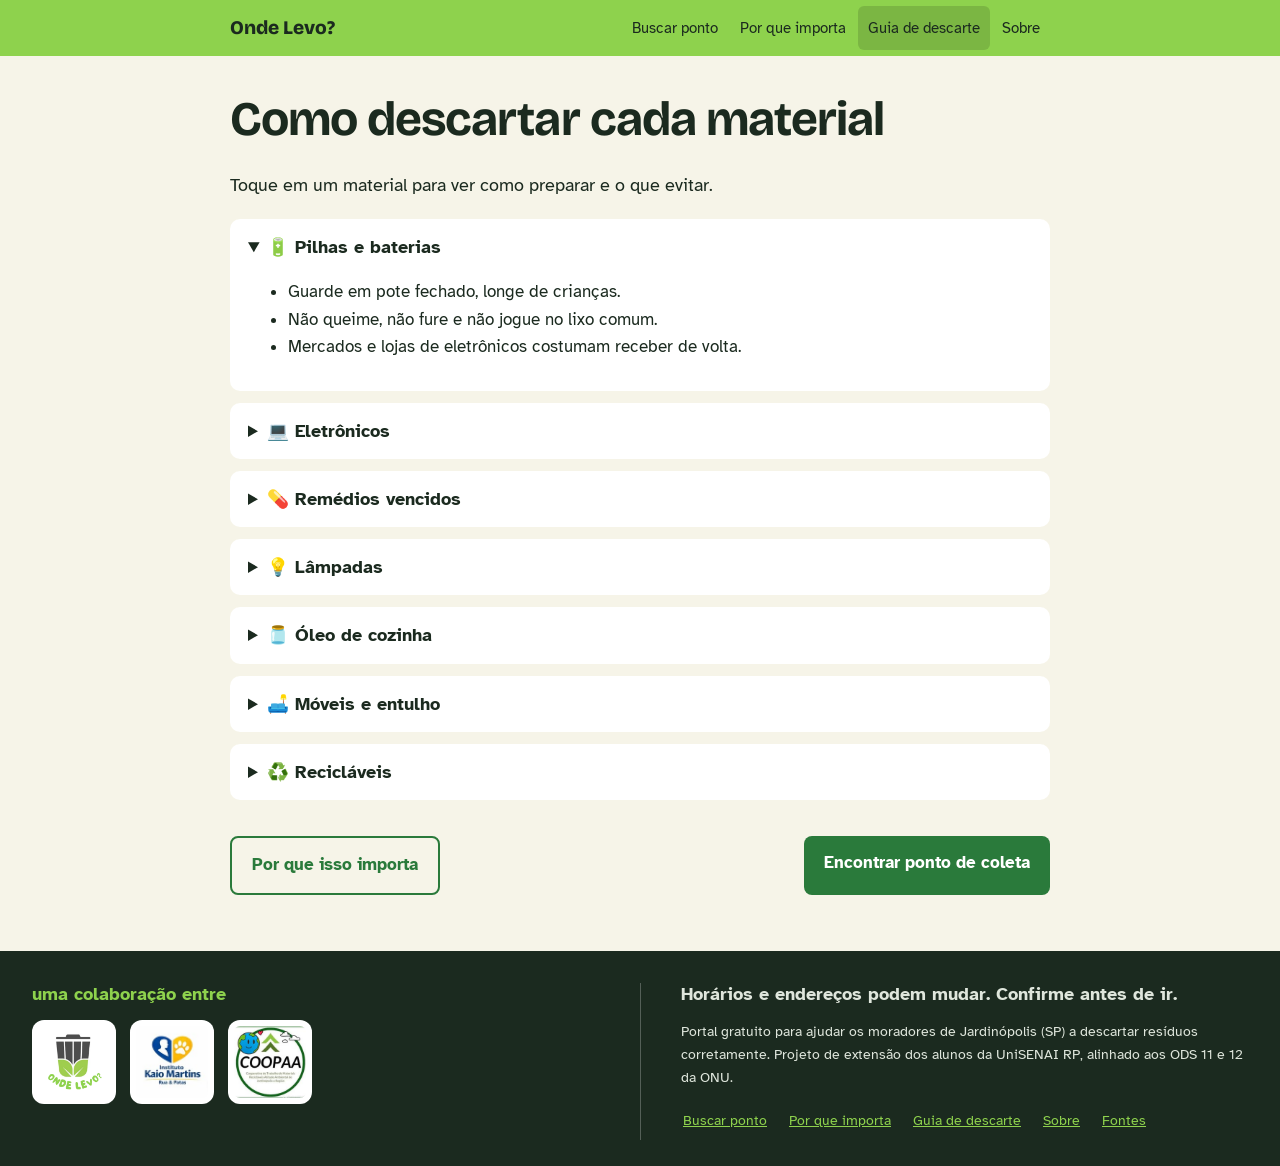
==== guia.html @ 6fc6805f "Versão 1.0 Foram feitos alguns aprimoramentos, ainda falta adicionar ou melhorar fontes, tirar fotos" ====
<!DOCTYPE html>
<html lang="pt-BR">
<head>
  <meta charset="UTF-8">
  <meta name="viewport" content="width=device-width, initial-scale=1.0">
  <title>Guia de descarte — Onde Levo?</title>
  <meta name="description" content="Descubra onde descartar pilhas, eletrônicos, remédios, lâmpadas, óleo, móveis e recicláveis em Jardinópolis SP.">
  <!-- Ícone da aba: troque por img/favicon.png quando tiver o arquivo -->
  <link rel="icon" href="data:image/svg+xml,%3Csvg xmlns='http://www.w3.org/2000/svg' viewBox='0 0 100 100'%3E%3Ctext y='.9em' font-size='90'%3E♻️%3C/text%3E%3C/svg%3E">
  <link rel="preconnect" href="https://fonts.googleapis.com">
  <link href="https://fonts.googleapis.com/css2?family=Atkinson+Hyperlegible:wght@400;700&family=Bricolage+Grotesque:wght@700;800&display=swap" rel="stylesheet">
  <link rel="stylesheet" href="style.css">
</head>
<body>
  <header class="topo" id="topo"></header>
  <main class="pagina"><div class="wrap">
    <h1>Como descartar cada material</h1>
    <p class="lead">Toque em um material para ver como preparar e o que evitar.</p>
    <div class="lista-material">
      <details open><summary>🔋 Pilhas e baterias</summary><ul>
        <li>Guarde em pote fechado, longe de crianças.</li><li>Não queime, não fure e não jogue no lixo comum.</li>
        <li>Mercados e lojas de eletrônicos costumam receber de volta.</li></ul></details>
      <details><summary>💻 Eletrônicos</summary><ul>
        <li>Celulares, carregadores, teclados, TVs, computadores e eletrodomésticos pequenos.</li>
        <li>Leve inteiro, sem desmontar, e apague seus dados.</li><li>Se ainda funciona, doe.</li></ul></details>
      <details><summary>💊 Remédios vencidos</summary><ul>
        <li>Nunca jogue no lixo comum, na pia ou no vaso.</li>
        <li>Leve a farmácias ou unidades de saúde que recebem.</li><li>Pode levar na embalagem original ou em saco fechado.</li></ul></details>
      <details><summary>💡 Lâmpadas</summary><ul>
        <li>Fluorescentes contêm mercúrio: não quebre.</li>
        <li>Guarde na embalagem original ou embrulhada em jornal.</li><li>Lojas e pontos de coleta recebem.</li></ul></details>
      <details><summary>🫙 Óleo de cozinha</summary><ul>
        <li>Espere esfriar, coe e guarde em garrafa PET fechada.</li><li>Nunca despeje na pia ou no ralo.</li>
        <li>O óleo coletado pode virar sabão e biodiesel.</li></ul></details>
      <details><summary>🛋️ Móveis e entulho</summary><ul>
        <li>Não deixe na calçada ou em terrenos.</li><li>Móveis em bom estado podem ser doados.</li>
        <li>Pergunte à prefeitura sobre a coleta de volumosos.</li></ul></details>
      <details><summary>♻️ Recicláveis</summary><ul>
        <li>Papel, papelão, plástico, metal e vidro.</li><li>Basta tirar os restos de comida, sem lavar com esforço.</li>
        <li>Vidro quebrado: embrulhe em jornal e avise quem for manusear.</li></ul></details>
    </div>
    <div class="proximo">
      <a class="btn claro" href="impactos.html">Por que isso importa</a>
      <a class="btn" href="index.html">Encontrar ponto de coleta</a>
    </div>
  </div></main>
  <footer id="rodape"></footer>
  <script src="main.js"></script>
</body>
</html>
---- style.css ----
:root{
  --tinta:#1b2a1f;
  --folha:#2a7a3b;
  --lima:#8ed24d;
  --areia:#f6f4e8;
  --borda:#d9dcc9;
  --raio:10px
}

*{
  box-sizing:border-box
}

body{
  margin:0;
  font-family:"Atkinson Hyperlegible","Segoe UI",Arial,sans-serif;
  color:var(--tinta);
  background:var(--areia);
  line-height:1.6;font-size:17px
}


h1,h2,h3{
  font-family:"Bricolage Grotesque","Segoe UI",Arial,sans-serif;line-height:1.15;
  margin:0 0 .5em
}

h1{
  font-size:clamp(1.9rem,6vw,3rem);
  letter-spacing:-.02em
}

h2{
  font-size:clamp(1.4rem,4vw,1.9rem)
}

h3{
  font-size:1.15rem;margin-bottom:.3em
}

a{
  color:var(--folha)
}

:focus-visible{
  outline:3px solid var(--tinta);
  outline-offset:2px
}

.wrap{
  max-width:720px;
  margin:0 auto;
  padding:0 20px
}

header.topo{
  background:var(--lima)
}

.topo .wrap{
  display:flex;
  align-items:center;
  justify-content:space-between;
  min-height:56px
}

  .marca{
  font-family:"Bricolage Grotesque",sans-serif;
  font-weight:800;
  font-size:1.2rem;
  color:var(--tinta);
  text-decoration:none
}

nav ul{
  display:flex;
  gap:2px;
  list-style:none;
  margin:0;
  padding:0
}

nav a{
  color:var(--tinta);
  text-decoration:none;
  padding:8px 10px;
  border-radius:6px;
  font-size:.95rem
}

nav a:hover,nav a[aria-current]{
  background:#0002
}

#menu-toggle{
  display:none;
  background:none;
  border:1px solid var(--tinta);
  color:var(--tinta);
  border-radius:6px;
  padding:6px 12px;
  font-size:1rem
}

/* Busca */
.hero{
  background:var(--lima);
  padding:28px 0 36px
}

.hero p{
  margin:0;
  font-size:1.1rem
}

.busca{
  background:#fff;
  border-radius:var(--raio);
  padding:20px;
  margin-top:-20px;
  box-shadow:0 2px 10px #0002
}

.campos{
  display:grid;gap:14px
}

label{
  font-weight:700;
  display:block;
  margin-bottom:4px
}

select{
  width:100%;
  padding:13px;
  border:1px solid #aaa;
  border-radius:8px;
  font-size:1rem;
  background:#fff
}

.btn,button.btn{
  display:inline-block;
  background:var(--folha);
  color:#fff;border:0;
  border-radius:8px;
  padding:14px 20px;
  font-size:1.05rem;
  font-weight:700;
  cursor:pointer;
  text-decoration:none;
  text-align:center
}

.btn:hover{
  background:var(--tinta)
}

.btn.claro{
  background:transparent;
  color:var(--folha);
  border:2px solid var(--folha)
}

.btn.claro:hover{
  background:var(--folha);
  color:#fff
}

form .btn{
  width:100%
}

/* Resultado */
#resultado{
  margin-top:20px
}

.dica{
  background:#fff6cf;
  border-radius:var(--raio);
  padding:12px 16px;
  margin:0 0 14px
}

.ponto{
  background:#fff;
  border-radius:var(--raio);
  padding:18px;
  margin-bottom:14px
}

.ponto p{
  margin:.2em 0
}

.mapa{
  position:relative;
  height:0;
  padding-bottom:62%;
  margin-top:12px;
  border-radius:8px;
  overflow:hidden
}

  .mapa iframe{
  position:absolute;
  inset:0;
  width:100%;
  height:100%;
  border:0
}

.vazio{
  background:#fff;
  border-radius:var(--raio);
  padding:16px
}


/* Aprender */
.aprender{
  padding:40px 0 48px
}

.aprender .sub{
  margin:0 0 18px
}

.grade{
  display:grid;
  gap:12px
}

.tema{
  background:#fff;
  border-radius:var(--raio);
  padding:18px;
  display:flex;
  align-items:center;
  gap:14px
}

.tema .ico{
  font-size:1.8rem
}

.tema div{
  flex:1
}
.tema p{
  margin:0;
  font-size:.95rem
}


.tema a{
  white-space:nowrap;
  font-weight:700
}



/* Páginas de conteúdo */

.pagina{
  padding:36px 0 56px
}

.pagina h2{
  margin-top:1.6em
}

.lead{
  font-size:1.1rem
}

.fato{
  border-left:5px solid #c8452f;
  background:#fff;
  padding:14px 18px;
  margin:20px 0;
  border-radius:0 var(--raio) var(--raio) 0
}

.fato strong{
  display:block
}

.lista-material{
  display:grid;
  gap:12px;
  margin-top:20px
}

.lista-material details{
  background:#fff;
  border-radius:var(--raio);
  padding:14px 18px
}

.lista-material summary{
  cursor:pointer;
  font-weight:700;
  font-size:1.1rem
}

.proximo{
  display:flex;
  justify-content:space-between;
  gap:12px;
  flex-wrap:wrap;
  margin-top:36px
}


footer{
  padding:24px 0;
  font-size:.9rem;
  color:#556
}

footer a{
  color:var(--folha)
}

@media(max-width:720px){
  #menu-toggle{
    display:block
  }

  nav ul{
    display:none;
    position:absolute;
    left:0;
    right:0;
    top:56px;
    background:var(--lima);
    flex-direction:column;
    padding:8px 20px 14px;
    z-index:5
  }

  nav ul.aberto{
    display:flex
  }

  .tema{
    flex-wrap:wrap
  }
}

/* ===== Ajustes: logo, rodapé, fotos, conteúdo rico, mobile ===== */

img{
  max-width:100%;
  height:auto
}

.quebrada{
  display:none
}

header.topo{
  position:sticky;
  top:0;
  z-index:10
}

.wrap{
  max-width:860px
}

.marca{
  display:flex;
  align-items:center;
  gap:10px
}

.logo-nav{
  height:38px;
  width:auto
}

#menu-toggle{
  min-height:44px;
  min-width:48px;
  font-size:1.3rem;
  line-height:1
}


nav a{
  display:block;
  min-height:44px;
  line-height:28px
}

select,.btn{
  min-height:50px
}


.foto{
  margin:20px 0;
  border-radius:var(--raio);
  overflow:hidden;
  background:#fff
}

.foto img{
  display:block;
  width:100%;
  height:auto;
  max-height:380px;
  object-fit:cover
}

.foto figcaption{
  font-size:.85rem;
  color:#556;
  padding:8px 12px
}

.foto.sem-foto::before{
  content:"📷 Foto: " attr(data-desc);
  display:block;
  padding:40px 16px;
  text-align:center;
  background:#e4e9d3;
  color:#556;
  font-size:.95rem
}


.numeros{
  display:grid;
  grid-template-columns:repeat(auto-fit,minmax(200px,1fr));
  gap:12px;
  margin:20px 0
}

.numero{
  background:var(--tinta);
  color:#fff;
  border-radius:var(--raio);
  padding:16px
}


.numero b{
  display:block;
  font-family:"Bricolage Grotesque",sans-serif;font-size:1.9rem;
  color:var(--lima);
  line-height:1.1
}


.numero span{
  font-size:.92rem
}

.sumario{
  background:#fff;
  border-radius:var(--raio);
  padding:14px 18px;
  margin:20px 0
}


.sumario ul{
  margin:6px 0 0;
  padding-left:1.2em
}


.sumario a{
  display:inline-block;
  padding:4px 0
}


.dois{
  display:grid;
  gap:14px;
  margin:16px 0
}

.cartao{
  background:#fff;
  border-radius:var(--raio);
  padding:16px
}

.cartao h3{
  margin-top:0
}

.fontes{
  font-size:.93rem;
  padding-left:1.2em
}


.fontes li{
  margin-bottom:6px;
  overflow-wrap:anywhere
}


.parceiros{
  display:grid;
  gap:14px;
  margin:20px 0
}


.parceiros .cartao{
  display:flex;
  gap:14px;
  align-items:center
}


.parceiros img{
  width:72px;
  height:72px;
  object-fit:contain;
  flex:none
}



footer{
  background:var(--tinta);
  color:#dfe6dc;
  padding:32px 0 26px;
  margin-top:0
}


footer a{
  color:var(--lima)
}


.logos{
  display:flex;
  flex-wrap:wrap;
  justify-content:center;
  gap:16px 28px;
  margin-bottom:18px
}


.logos figure{
  margin:0;
  text-align:center;
  width:120px
}

.logos img{
  height:64px;
  width:auto;
  max-width:100%;
  object-fit:contain;
  background:#fff;
  border-radius:8px;
  padding:6px}


.logos figcaption{
  font-size:.8rem;
  margin-top:6px
}


.rod-txt{
  text-align:center;
  max-width:56ch;
  margin:0 auto 14px
}


.rod-links{
  display:flex;
  flex-wrap:wrap;
  justify-content:center;
  gap:4px 18px;
  list-style:none;
  padding:0;
  margin:0 0 14px
}


.rod-links a{
  display:inline-block;
  padding:8px 2px
}


.rod-aviso{
  text-align:center;
  font-size:.85rem;
  opacity:.75;
  margin:0
}



@media(min-width:720px){

  .dois{
    grid-template-columns:1fr 1fr
  }


  .campos{
    grid-template-columns:1fr 1fr auto;
    align-items:end
  }

  form .btn{
    width:auto
  }

}

@media(max-width:380px){

  body{
    font-size:16px
  }

  .marca span{
    font-size:1.05rem
  }

  .tema a{
    width:100%
  }
}



/* ===== Rodapé: duas colunas, cada uma com título, separadas por linha ===== */

footer .rod-wrap{
  max-width:none;
  padding:0 24px
}

footer .rod-grade{
  display:grid;
  gap:28px
}

footer .rod-col h2{
  font-family:inherit;
  font-size:1.1rem;
  font-weight:700;
  line-height:1.3;
  margin:0 0 14px;
  text-align:center
}

footer .rod-parceria h2{
  color:var(--lima)
}

footer .logos{
  display:flex;
  justify-content:center;
  gap:14px;margin:0
}

footer .logos img{
  width:84px;
  height:84px;
  object-fit:contain;
  background:#fff;
  border-radius:12px;
  padding:6px
}

footer .rod-txt{
  text-align:center;
  max-width:none;
  margin:0 0 12px
}

footer .rod-links{
  justify-content:center;
  margin:0
}

footer .rod-info{
  border-top:1px solid #ffffff40;
  padding-top:24px
}

@media(min-width:760px){

  footer .rod-wrap{
    padding:0 32px
  }

  footer .rod-grade{
    grid-template-columns:1fr 1fr;
    gap:0
  }

  footer .rod-parceria{
    padding-right:40px
  }

  footer .rod-info{
    border-top:0;
    padding-top:0;
    border-left:1px solid #ffffff40;
    padding-left:40px
  }

  footer .rod-col h2{
    text-align:left
  }

  footer .logos{
    justify-content:flex-start
  }

  footer .rod-txt{
    text-align:left
  }

  footer .rod-links{
    justify-content:flex-start
  }

}

@media(max-width:380px){
  footer .logos img{
    width:72px;height:72px
  }
  
  footer .logos{
    gap:10px
  }
}
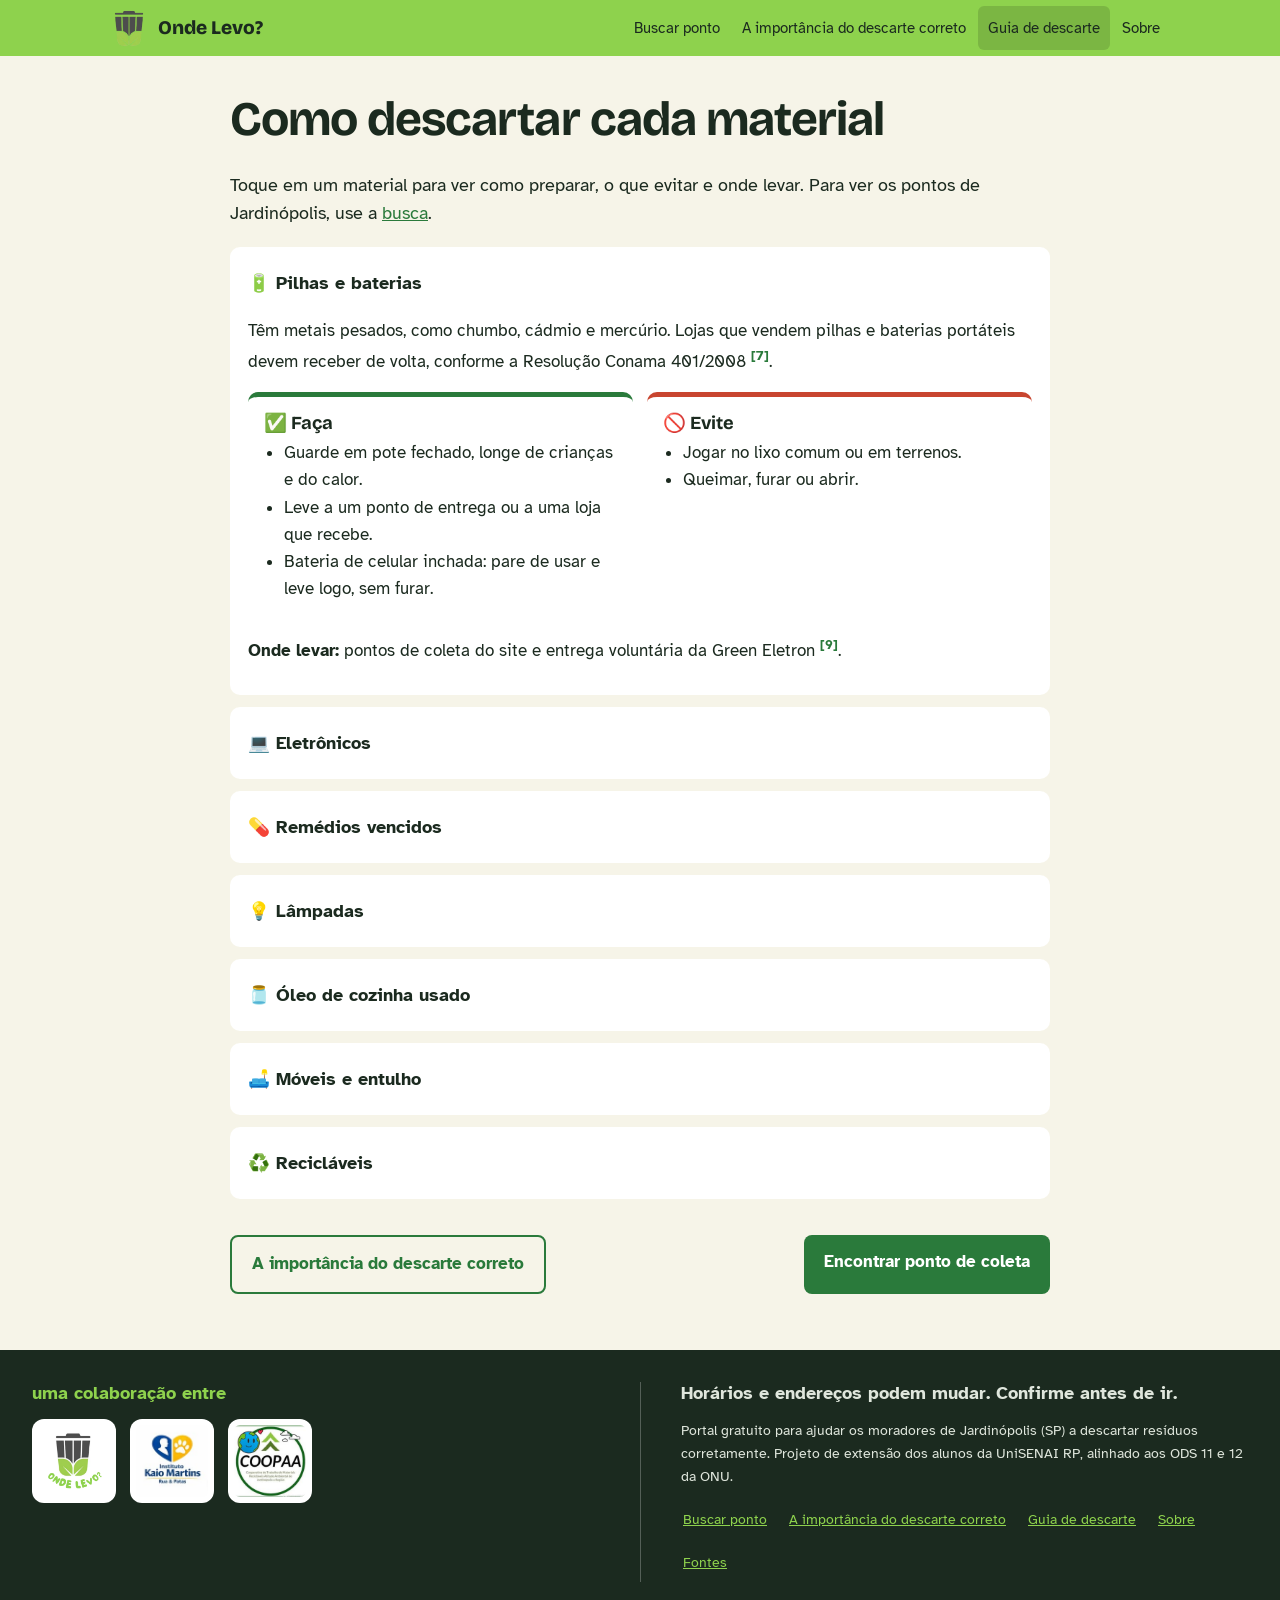
==== commit 2eaebf66: "Versão 2.0 - 75% ok agora as únicas coisas que falta é confirmar a parceria e adicionar o local e de" ====
--- a/guia.html
+++ b/guia.html
@@ -3,6 +3,7 @@
 <head>
   <meta charset="UTF-8">
   <meta name="viewport" content="width=device-width, initial-scale=1.0">
+  <meta name="theme-color" content="#8ed24d">
   <title>Guia de descarte — Onde Levo?</title>
   <meta name="description" content="Descubra onde descartar pilhas, eletrônicos, remédios, lâmpadas, óleo, móveis e recicláveis em Jardinópolis SP.">
   <!-- Ícone da aba: troque por img/favicon.png quando tiver o arquivo -->
@@ -13,34 +14,62 @@
 </head>
 <body>
   <header class="topo" id="topo"></header>
-  <main class="pagina"><div class="wrap">
+  <main class="pagina" id="conteudo"><div class="wrap">
     <h1>Como descartar cada material</h1>
-    <p class="lead">Toque em um material para ver como preparar e o que evitar.</p>
+    <p class="lead">Toque em um material para ver como preparar, o que evitar e onde levar. Para ver os pontos de Jardinópolis, use a <a href="index.html">busca</a>.</p>
     <div class="lista-material">
-      <details open><summary>🔋 Pilhas e baterias</summary><ul>
-        <li>Guarde em pote fechado, longe de crianças.</li><li>Não queime, não fure e não jogue no lixo comum.</li>
-        <li>Mercados e lojas de eletrônicos costumam receber de volta.</li></ul></details>
-      <details><summary>💻 Eletrônicos</summary><ul>
-        <li>Celulares, carregadores, teclados, TVs, computadores e eletrodomésticos pequenos.</li>
-        <li>Leve inteiro, sem desmontar, e apague seus dados.</li><li>Se ainda funciona, doe.</li></ul></details>
-      <details><summary>💊 Remédios vencidos</summary><ul>
-        <li>Nunca jogue no lixo comum, na pia ou no vaso.</li>
-        <li>Leve a farmácias ou unidades de saúde que recebem.</li><li>Pode levar na embalagem original ou em saco fechado.</li></ul></details>
-      <details><summary>💡 Lâmpadas</summary><ul>
-        <li>Fluorescentes contêm mercúrio: não quebre.</li>
-        <li>Guarde na embalagem original ou embrulhada em jornal.</li><li>Lojas e pontos de coleta recebem.</li></ul></details>
-      <details><summary>🫙 Óleo de cozinha</summary><ul>
-        <li>Espere esfriar, coe e guarde em garrafa PET fechada.</li><li>Nunca despeje na pia ou no ralo.</li>
-        <li>O óleo coletado pode virar sabão e biodiesel.</li></ul></details>
-      <details><summary>🛋️ Móveis e entulho</summary><ul>
-        <li>Não deixe na calçada ou em terrenos.</li><li>Móveis em bom estado podem ser doados.</li>
-        <li>Pergunte à prefeitura sobre a coleta de volumosos.</li></ul></details>
-      <details><summary>♻️ Recicláveis</summary><ul>
-        <li>Papel, papelão, plástico, metal e vidro.</li><li>Basta tirar os restos de comida, sem lavar com esforço.</li>
-        <li>Vidro quebrado: embrulhe em jornal e avise quem for manusear.</li></ul></details>
+
+      <details open><summary>🔋 Pilhas e baterias</summary>
+        <p>Têm metais pesados, como chumbo, cádmio e mercúrio. Lojas que vendem pilhas e baterias portáteis devem receber de volta, conforme a Resolução Conama 401/2008 <a class="cite" href="sobre.html#f7">[7]</a>.</p>
+        <div class="dois"><div class="cartao pode"><h3>✅ Faça</h3><ul><li>Guarde em pote fechado, longe de crianças e do calor.</li><li>Leve a um ponto de entrega ou a uma loja que recebe.</li><li>Bateria de celular inchada: pare de usar e leve logo, sem furar.</li></ul></div>
+        <div class="cartao nao"><h3>🚫 Evite</h3><ul><li>Jogar no lixo comum ou em terrenos.</li><li>Queimar, furar ou abrir.</li></ul></div></div>
+        <p><strong>Onde levar:</strong> pontos de coleta do site e entrega voluntária da Green Eletron <a class="cite" href="sobre.html#f9">[9]</a>.</p></details>
+
+      <details><summary>💻 Eletrônicos</summary>
+        <p>Celulares, carregadores, cabos, teclados, TVs, computadores e eletrodomésticos pequenos. Têm metais valiosos e substâncias tóxicas.</p>
+        <div class="dois"><div class="cartao pode"><h3>✅ Faça</h3><ul><li>Apague seus dados e remova o chip e o cartão de memória.</li><li>Leve inteiro, sem desmontar.</li><li>Se ainda funciona, conserte ou doe.</li></ul></div>
+        <div class="cartao nao"><h3>🚫 Evite</h3><ul><li>Desmontar ou queimar fios para tirar cobre: a fumaça é tóxica.</li><li>Deixar na calçada ou em terrenos.</li></ul></div></div>
+        <p><strong>Onde levar:</strong> pontos de coleta, lojas e fabricantes (logística reversa) e a Green Eletron <a class="cite" href="sobre.html#f9">[9]</a>.</p></details>
+
+      <details><summary>💊 Remédios vencidos</summary>
+        <p>Remédios vencidos ou sem uso não devem ir para o lixo comum, a pia ou o vaso. O sistema nacional de recebimento em farmácias está sendo implantado por etapas, começando pelas cidades maiores <a class="cite" href="sobre.html#f6">[6]</a>.</p>
+        <div class="dois"><div class="cartao pode"><h3>✅ Faça</h3><ul><li>Reúna cartelas, frascos e bisnagas, mesmo vazios.</li><li>Mantenha líquidos no frasco bem fechado.</li><li>Ligue antes para a farmácia ou a unidade de saúde e pergunte se recebe.</li></ul></div>
+        <div class="cartao nao"><h3>🚫 Evite</h3><ul><li>Jogar na pia, no vaso ou no lixo comum.</li><li>Dar a outra pessoa ou guardar de volta no armário de casa.</li></ul></div></div>
+        <p><strong>Onde levar:</strong> farmácias, drogarias e unidades de saúde que recebem. Consulte a SEAMA para saber quais.</p></details>
+
+      <details><summary>💡 Lâmpadas</summary>
+        <p>As fluorescentes (compactas e tubulares) têm mercúrio. O sistema de coleta fica em pontos de entrega, em geral em lojas, e você pode procurar o mais próximo pelo CEP no site da Reciclus <a class="cite" href="sobre.html#f8">[8]</a>.</p>
+        <div class="dois"><div class="cartao pode"><h3>✅ Faça</h3><ul><li>Guarde inteira, na embalagem original ou embrulhada em jornal.</li><li>Se quebrar: ventile o ambiente, use luvas, recolha com papel úmido e feche tudo em um saco.</li></ul></div>
+        <div class="cartao nao"><h3>🚫 Evite</h3><ul><li>Quebrar de propósito.</li><li>Varrer ou aspirar os cacos.</li><li>Jogar no lixo comum.</li></ul></div></div>
+        <p><strong>Onde levar:</strong> pontos de entrega Reciclus. Para lâmpadas LED, consulte o ponto antes de levar.</p></details>
+
+      <details><summary>🫙 Óleo de cozinha usado</summary>
+        <p>Um litro de óleo no ralo pode poluir cerca de 25 mil litros de água <a class="cite" href="sobre.html#f5">[5]</a>. Coletado, ele pode virar sabão e biodiesel.</p>
+        <div class="dois"><div class="cartao pode"><h3>✅ Faça</h3><ul><li>Espere esfriar e coe os restos de comida.</li><li>Guarde em garrafa PET bem fechada.</li><li>Leve a um ponto de coleta.</li></ul></div>
+        <div class="cartao nao"><h3>🚫 Evite</h3><ul><li>Jogar na pia, no ralo ou no vaso.</li><li>Despejar no quintal ou no terreno.</li></ul></div></div>
+        <p><strong>Onde levar:</strong> pontos de coleta de óleo cadastrados no site.</p></details>
+
+      <details><summary>🛋️ Móveis e entulho</summary>
+        <p>Móveis velhos e entulho deixados na rua entopem bueiros e abrigam pragas, por isso o descarte precisa ser organizado.</p>
+        <div class="dois"><div class="cartao pode"><h3>✅ Faça</h3><ul><li>Doe móveis em bom estado.</li><li>Desmonte para facilitar o transporte.</li><li>Pergunte à prefeitura sobre a coleta de volumosos.</li></ul></div>
+        <div class="cartao nao"><h3>🚫 Evite</h3><ul><li>Deixar na calçada, em terrenos ou perto de córregos.</li></ul></div></div>
+        <p><strong>Onde levar:</strong> ecoponto ou serviço de coleta indicado pela prefeitura/SEAMA.</p></details>
+
+      <details><summary>♻️ Recicláveis</summary>
+        <p>Papel, papelão, plástico, metal e vidro. Separados corretamente, geram renda para cooperativas e catadores.</p>
+        <div class="dois"><div class="cartao pode"><h3>✅ Faça</h3><ul><li>Separe os materiais secos e limpos.</li><li>Tire os restos de comida e amasse as embalagens.</li><li>Embrulhe vidro quebrado em jornal.</li></ul></div>
+        <div class="cartao nao"><h3>🚫 Evite</h3><ul><li>Misturar com lixo orgânico.</li><li>Colocar papel engordurado ou guardanapo sujo.</li><li>Misturar espelho e cerâmica com o vidro.</li></ul></div></div>
+        <p><strong>Onde levar:</strong> coleta seletiva da prefeitura e pontos de entrega indicados pela cooperativa.</p>
+        <div class="cartao"><h3>O que a COOPAA recebe</h3><ul>
+          <li><strong>Plástico:</strong> garrafas PET, embalagens descartáveis, sacos, sacolas e isopor.</li>
+          <li><strong>Vidro:</strong> garrafas e copos. Embale os copos quebrados.</li>
+          <li><strong>Metal:</strong> latas, alumínio, panelas, ferragens e pregos.</li>
+          <li><strong>Papel:</strong> jornais, revistas, caixas e folhetos.</li>
+          <li><strong>Óleo de cozinha.</strong></li></ul>
+          <p class="nota"><small>Lista conforme a identificação da van da cooperativa. Confirme com a COOPAA antes de levar.</small></p></div></details>
     </div>
     <div class="proximo">
-      <a class="btn claro" href="impactos.html">Por que isso importa</a>
+      <a class="btn claro" href="impactos.html">A importância do descarte correto</a>
       <a class="btn" href="index.html">Encontrar ponto de coleta</a>
     </div>
   </div></main>
--- a/style.css
+++ b/style.css
@@ -1,753 +1,1148 @@
 :root{
-  --tinta:#1b2a1f;
-  --folha:#2a7a3b;
-  --lima:#8ed24d;
-  --areia:#f6f4e8;
-  --borda:#d9dcc9;
-  --raio:10px
-}
+   --tinta:#1b2a1f;
+   --folha:#2a7a3b;
+   --lima:#8ed24d;
+   --areia:#f6f4e8;
+   --borda:#d9dcc9;
+   --raio:10px;
+}
+
 
 *{
-  box-sizing:border-box
-}
+   box-sizing:border-box;
+}
+
 
 body{
-  margin:0;
-  font-family:"Atkinson Hyperlegible","Segoe UI",Arial,sans-serif;
-  color:var(--tinta);
-  background:var(--areia);
-  line-height:1.6;font-size:17px
-}
-
-
-h1,h2,h3{
-  font-family:"Bricolage Grotesque","Segoe UI",Arial,sans-serif;line-height:1.15;
-  margin:0 0 .5em
-}
+   margin:0;
+   font-family:"Atkinson Hyperlegible","Segoe UI",Arial,sans-serif;
+   color:var(--tinta);
+   background:var(--areia);
+   line-height:1.6;
+   font-size:17px;
+}
+
+
+h1, h2, h3{
+   font-family:"Bricolage Grotesque","Segoe UI",Arial,sans-serif;
+   line-height:1.15;
+   margin:0 0 .5em;
+}
+
 
 h1{
-  font-size:clamp(1.9rem,6vw,3rem);
-  letter-spacing:-.02em
-}
+   font-size:clamp(1.9rem,6vw,3rem);
+   letter-spacing:-.02em;
+}
+
 
 h2{
-  font-size:clamp(1.4rem,4vw,1.9rem)
-}
+   font-size:clamp(1.4rem,4vw,1.9rem);
+}
+
 
 h3{
-  font-size:1.15rem;margin-bottom:.3em
-}
+   font-size:1.15rem;
+   margin-bottom:.3em;
+}
+
 
 a{
-  color:var(--folha)
-}
+   color:var(--folha);
+}
+
 
 :focus-visible{
-  outline:3px solid var(--tinta);
-  outline-offset:2px
-}
+   outline:3px solid var(--tinta);
+   outline-offset:2px;
+}
+
 
 .wrap{
-  max-width:720px;
-  margin:0 auto;
-  padding:0 20px
-}
+   max-width:720px;
+   margin:0 auto;
+   padding:0 20px;
+}
+
 
 header.topo{
-  background:var(--lima)
-}
+   background:var(--lima);
+}
+
 
 .topo .wrap{
-  display:flex;
-  align-items:center;
-  justify-content:space-between;
-  min-height:56px
-}
-
-  .marca{
-  font-family:"Bricolage Grotesque",sans-serif;
-  font-weight:800;
-  font-size:1.2rem;
-  color:var(--tinta);
-  text-decoration:none
-}
+   display:flex;
+   align-items:center;
+   justify-content:space-between;
+   min-height:56px;
+}
+
+
+.marca{
+   font-family:"Bricolage Grotesque",sans-serif;
+   font-weight:800;
+   font-size:1.2rem;
+   color:var(--tinta);
+   text-decoration:none;
+}
+
 
 nav ul{
-  display:flex;
-  gap:2px;
-  list-style:none;
-  margin:0;
-  padding:0
-}
+   display:flex;
+   gap:2px;
+   list-style:none;
+   margin:0;
+   padding:0;
+}
+
 
 nav a{
-  color:var(--tinta);
-  text-decoration:none;
-  padding:8px 10px;
-  border-radius:6px;
-  font-size:.95rem
-}
-
-nav a:hover,nav a[aria-current]{
-  background:#0002
-}
+   color:var(--tinta);
+   text-decoration:none;
+   padding:8px 10px;
+   border-radius:6px;
+   font-size:.95rem;
+}
+
+
+nav a:hover, nav a[aria-current]{
+   background:#0002;
+}
+
 
 #menu-toggle{
-  display:none;
-  background:none;
-  border:1px solid var(--tinta);
-  color:var(--tinta);
-  border-radius:6px;
-  padding:6px 12px;
-  font-size:1rem
-}
+   display:none;
+   background:none;
+   border:1px solid var(--tinta);
+   color:var(--tinta);
+   border-radius:6px;
+   padding:6px 12px;
+   font-size:1rem;
+}
+
 
 /* Busca */
+
+
 .hero{
-  background:var(--lima);
-  padding:28px 0 36px
-}
+   background:var(--lima);
+   padding:28px 0 36px;
+}
+
 
 .hero p{
-  margin:0;
-  font-size:1.1rem
-}
+   margin:0;
+   font-size:1.1rem;
+}
+
 
 .busca{
-  background:#fff;
-  border-radius:var(--raio);
-  padding:20px;
-  margin-top:-20px;
-  box-shadow:0 2px 10px #0002
-}
+   background:#fff;
+   border-radius:var(--raio);
+   padding:20px;
+   margin-top:-20px;
+   box-shadow:0 2px 10px #0002;
+}
+
 
 .campos{
-  display:grid;gap:14px
-}
+   display:grid;
+   gap:14px;
+}
+
 
 label{
-  font-weight:700;
-  display:block;
-  margin-bottom:4px
-}
+   font-weight:700;
+   display:block;
+   margin-bottom:4px;
+}
+
 
 select{
-  width:100%;
-  padding:13px;
-  border:1px solid #aaa;
-  border-radius:8px;
-  font-size:1rem;
-  background:#fff
-}
-
-.btn,button.btn{
-  display:inline-block;
-  background:var(--folha);
-  color:#fff;border:0;
-  border-radius:8px;
-  padding:14px 20px;
-  font-size:1.05rem;
-  font-weight:700;
-  cursor:pointer;
-  text-decoration:none;
-  text-align:center
-}
+   width:100%;
+   padding:13px;
+   border:1px solid #aaa;
+   border-radius:8px;
+   font-size:1rem;
+   background:#fff;
+}
+
+
+.btn, button.btn{
+   display:inline-block;
+   background:var(--folha);
+   color:#fff;
+   border:0;
+   border-radius:8px;
+   padding:14px 20px;
+   font-size:1.05rem;
+   font-weight:700;
+   cursor:pointer;
+   text-decoration:none;
+   text-align:center;
+}
+
 
 .btn:hover{
-  background:var(--tinta)
-}
+   background:var(--tinta);
+}
+
 
 .btn.claro{
-  background:transparent;
-  color:var(--folha);
-  border:2px solid var(--folha)
-}
+   background:transparent;
+   color:var(--folha);
+   border:2px solid var(--folha);
+}
+
 
 .btn.claro:hover{
-  background:var(--folha);
-  color:#fff
-}
+   background:var(--folha);
+   color:#fff;
+}
+
 
 form .btn{
-  width:100%
-}
+   width:100%;
+}
+
 
 /* Resultado */
+
+
 #resultado{
-  margin-top:20px
-}
+   margin-top:20px;
+}
+
 
 .dica{
-  background:#fff6cf;
-  border-radius:var(--raio);
-  padding:12px 16px;
-  margin:0 0 14px
-}
+   background:#fff6cf;
+   border-radius:var(--raio);
+   padding:12px 16px;
+   margin:0 0 14px;
+}
+
 
 .ponto{
-  background:#fff;
-  border-radius:var(--raio);
-  padding:18px;
-  margin-bottom:14px
-}
+   background:#fff;
+   border-radius:var(--raio);
+   padding:18px;
+   margin-bottom:14px;
+}
+
 
 .ponto p{
-  margin:.2em 0
-}
+   margin:.2em 0;
+}
+
 
 .mapa{
-  position:relative;
-  height:0;
-  padding-bottom:62%;
-  margin-top:12px;
-  border-radius:8px;
-  overflow:hidden
-}
-
-  .mapa iframe{
-  position:absolute;
-  inset:0;
-  width:100%;
-  height:100%;
-  border:0
-}
+   position:relative;
+   height:0;
+   padding-bottom:62%;
+   margin-top:12px;
+   border-radius:8px;
+   overflow:hidden;
+}
+
+
+.mapa iframe{
+   position:absolute;
+   inset:0;
+   width:100%;
+   height:100%;
+   border:0;
+}
+
 
 .vazio{
-  background:#fff;
-  border-radius:var(--raio);
-  padding:16px
+   background:#fff;
+   border-radius:var(--raio);
+   padding:16px;
 }
 
 
 /* Aprender */
+
+
 .aprender{
-  padding:40px 0 48px
-}
+   padding:40px 0 48px;
+}
+
 
 .aprender .sub{
-  margin:0 0 18px
-}
+   margin:0 0 18px;
+}
+
 
 .grade{
-  display:grid;
-  gap:12px
-}
+   display:grid;
+   gap:12px;
+}
+
 
 .tema{
-  background:#fff;
-  border-radius:var(--raio);
-  padding:18px;
-  display:flex;
-  align-items:center;
-  gap:14px
-}
+   background:#fff;
+   border-radius:var(--raio);
+   padding:18px;
+   display:flex;
+   align-items:center;
+   gap:14px;
+}
+
 
 .tema .ico{
-  font-size:1.8rem
-}
+   font-size:1.8rem;
+}
+
 
 .tema div{
-  flex:1
-}
+   flex:1;
+}
+
+
 .tema p{
-  margin:0;
-  font-size:.95rem
+   margin:0;
+   font-size:.95rem;
 }
 
 
 .tema a{
-  white-space:nowrap;
-  font-weight:700
-}
-
+   white-space:nowrap;
+   font-weight:700;
+}
 
 
 /* Páginas de conteúdo */
 
+
 .pagina{
-  padding:36px 0 56px
-}
+   padding:36px 0 56px;
+}
+
 
 .pagina h2{
-  margin-top:1.6em
-}
+   margin-top:1.6em;
+}
+
 
 .lead{
-  font-size:1.1rem
-}
+   font-size:1.1rem;
+}
+
 
 .fato{
-  border-left:5px solid #c8452f;
-  background:#fff;
-  padding:14px 18px;
-  margin:20px 0;
-  border-radius:0 var(--raio) var(--raio) 0
-}
+   border-left:5px solid #c8452f;
+   background:#fff;
+   padding:14px 18px;
+   margin:20px 0;
+   border-radius:0 var(--raio) var(--raio) 0;
+}
+
 
 .fato strong{
-  display:block
-}
+   display:block;
+}
+
 
 .lista-material{
-  display:grid;
-  gap:12px;
-  margin-top:20px
-}
+   display:grid;
+   gap:12px;
+   margin-top:20px;
+}
+
 
 .lista-material details{
-  background:#fff;
-  border-radius:var(--raio);
-  padding:14px 18px
-}
+   background:#fff;
+   border-radius:var(--raio);
+   padding:14px 18px;
+}
+
 
 .lista-material summary{
-  cursor:pointer;
-  font-weight:700;
-  font-size:1.1rem
-}
+   cursor:pointer;
+   font-weight:700;
+   font-size:1.1rem;
+}
+
 
 .proximo{
-  display:flex;
-  justify-content:space-between;
-  gap:12px;
-  flex-wrap:wrap;
-  margin-top:36px
+   display:flex;
+   justify-content:space-between;
+   gap:12px;
+   flex-wrap:wrap;
+   margin-top:36px;
 }
 
 
 footer{
-  padding:24px 0;
-  font-size:.9rem;
-  color:#556
-}
+   padding:24px 0;
+   font-size:.9rem;
+   color:#556;
+}
+
 
 footer a{
-  color:var(--folha)
-}
+   color:var(--folha);
+}
+
 
 @media(max-width:720px){
-  #menu-toggle{
-    display:block
-  }
-
-  nav ul{
-    display:none;
-    position:absolute;
-    left:0;
-    right:0;
-    top:56px;
-    background:var(--lima);
-    flex-direction:column;
-    padding:8px 20px 14px;
-    z-index:5
-  }
-
-  nav ul.aberto{
-    display:flex
-  }
-
-  .tema{
-    flex-wrap:wrap
-  }
-}
+
+   #menu-toggle{
+      display:block;
+   }
+
+   nav ul{
+      display:none;
+      position:absolute;
+      left:0;
+      right:0;
+      top:56px;
+      background:var(--lima);
+      flex-direction:column;
+      padding:8px 20px 14px;
+      z-index:5;
+   }
+
+   nav ul.aberto{
+      display:flex;
+   }
+
+   .tema{
+      flex-wrap:wrap;
+   }
+
+}
+
 
 /* ===== Ajustes: logo, rodapé, fotos, conteúdo rico, mobile ===== */
 
+
 img{
-  max-width:100%;
-  height:auto
-}
+   max-width:100%;
+   height:auto;
+}
+
 
 .quebrada{
-  display:none
-}
+   display:none;
+}
+
 
 header.topo{
-  position:sticky;
-  top:0;
-  z-index:10
-}
+   position:sticky;
+   top:0;
+   z-index:10;
+}
+
 
 .wrap{
-  max-width:860px
-}
+   max-width:860px;
+}
+
 
 .marca{
-  display:flex;
-  align-items:center;
-  gap:10px
-}
+   display:flex;
+   align-items:center;
+   gap:10px;
+}
+
 
 .logo-nav{
-  height:38px;
-  width:auto
-}
+   height:38px;
+   width:auto;
+}
+
 
 #menu-toggle{
-  min-height:44px;
-  min-width:48px;
-  font-size:1.3rem;
-  line-height:1
+   min-height:44px;
+   min-width:48px;
+   font-size:1.3rem;
+   line-height:1;
 }
 
 
 nav a{
-  display:block;
-  min-height:44px;
-  line-height:28px
-}
-
-select,.btn{
-  min-height:50px
+   display:block;
+   min-height:44px;
+   line-height:28px;
+}
+
+
+select, .btn{
+   min-height:50px;
 }
 
 
 .foto{
-  margin:20px 0;
-  border-radius:var(--raio);
-  overflow:hidden;
-  background:#fff
-}
+   margin:20px 0;
+   border-radius:var(--raio);
+   overflow:hidden;
+   background:#fff;
+}
+
 
 .foto img{
-  display:block;
-  width:100%;
-  height:auto;
-  max-height:380px;
-  object-fit:cover
-}
+   display:block;
+   width:100%;
+   height:auto;
+   max-height:380px;
+   object-fit:cover;
+}
+
 
 .foto figcaption{
-  font-size:.85rem;
-  color:#556;
-  padding:8px 12px
-}
+   font-size:.85rem;
+   color:#556;
+   padding:8px 12px;
+}
+
 
 .foto.sem-foto::before{
-  content:"📷 Foto: " attr(data-desc);
-  display:block;
-  padding:40px 16px;
-  text-align:center;
-  background:#e4e9d3;
-  color:#556;
-  font-size:.95rem
+   content:"📷 Foto: " attr(data-desc);
+   display:block;
+   padding:40px 16px;
+   text-align:center;
+   background:#e4e9d3;
+   color:#556;
+   font-size:.95rem;
 }
 
 
 .numeros{
-  display:grid;
-  grid-template-columns:repeat(auto-fit,minmax(200px,1fr));
-  gap:12px;
-  margin:20px 0
-}
+   display:grid;
+   grid-template-columns:repeat(auto-fit,minmax(200px,1fr));
+   gap:12px;
+   margin:20px 0;
+}
+
 
 .numero{
-  background:var(--tinta);
-  color:#fff;
-  border-radius:var(--raio);
-  padding:16px
+   background:var(--tinta);
+   color:#fff;
+   border-radius:var(--raio);
+   padding:16px;
 }
 
 
 .numero b{
-  display:block;
-  font-family:"Bricolage Grotesque",sans-serif;font-size:1.9rem;
-  color:var(--lima);
-  line-height:1.1
+   display:block;
+   font-family:"Bricolage Grotesque",sans-serif;
+   font-size:1.9rem;
+   color:var(--lima);
+   line-height:1.1;
 }
 
 
 .numero span{
-  font-size:.92rem
-}
+   font-size:.92rem;
+}
+
 
 .sumario{
-  background:#fff;
-  border-radius:var(--raio);
-  padding:14px 18px;
-  margin:20px 0
+   background:#fff;
+   border-radius:var(--raio);
+   padding:14px 18px;
+   margin:20px 0;
 }
 
 
 .sumario ul{
-  margin:6px 0 0;
-  padding-left:1.2em
+   margin:6px 0 0;
+   padding-left:1.2em;
 }
 
 
 .sumario a{
-  display:inline-block;
-  padding:4px 0
+   display:inline-block;
+   padding:4px 0;
 }
 
 
 .dois{
-  display:grid;
-  gap:14px;
-  margin:16px 0
-}
+   display:grid;
+   gap:14px;
+   margin:16px 0;
+}
+
 
 .cartao{
-  background:#fff;
-  border-radius:var(--raio);
-  padding:16px
-}
+   background:#fff;
+   border-radius:var(--raio);
+   padding:16px;
+}
+
 
 .cartao h3{
-  margin-top:0
-}
+   margin-top:0;
+}
+
 
 .fontes{
-  font-size:.93rem;
-  padding-left:1.2em
+   font-size:.93rem;
+   padding-left:1.2em;
 }
 
 
 .fontes li{
-  margin-bottom:6px;
-  overflow-wrap:anywhere
+   margin-bottom:6px;
+   overflow-wrap:anywhere;
 }
 
 
 .parceiros{
-  display:grid;
-  gap:14px;
-  margin:20px 0
+   display:grid;
+   gap:14px;
+   margin:20px 0;
 }
 
 
 .parceiros .cartao{
-  display:flex;
-  gap:14px;
-  align-items:center
+   display:flex;
+   gap:14px;
+   align-items:center;
 }
 
 
 .parceiros img{
-  width:72px;
-  height:72px;
-  object-fit:contain;
-  flex:none
-}
-
+   width:72px;
+   height:72px;
+   object-fit:contain;
+   flex:none;
+}
 
 
 footer{
-  background:var(--tinta);
-  color:#dfe6dc;
-  padding:32px 0 26px;
-  margin-top:0
+   background:var(--tinta);
+   color:#dfe6dc;
+   padding:32px 0 26px;
+   margin-top:0;
 }
 
 
 footer a{
-  color:var(--lima)
+   color:var(--lima);
 }
 
 
 .logos{
-  display:flex;
-  flex-wrap:wrap;
-  justify-content:center;
-  gap:16px 28px;
-  margin-bottom:18px
+   display:flex;
+   flex-wrap:wrap;
+   justify-content:center;
+   gap:16px 28px;
+   margin-bottom:18px;
 }
 
 
 .logos figure{
-  margin:0;
-  text-align:center;
-  width:120px
-}
+   margin:0;
+   text-align:center;
+   width:120px;
+}
+
 
 .logos img{
-  height:64px;
-  width:auto;
-  max-width:100%;
-  object-fit:contain;
-  background:#fff;
-  border-radius:8px;
-  padding:6px}
+   height:64px;
+   width:auto;
+   max-width:100%;
+   object-fit:contain;
+   background:#fff;
+   border-radius:8px;
+   padding:6px;
+}
 
 
 .logos figcaption{
-  font-size:.8rem;
-  margin-top:6px
+   font-size:.8rem;
+   margin-top:6px;
 }
 
 
 .rod-txt{
-  text-align:center;
-  max-width:56ch;
-  margin:0 auto 14px
+   text-align:center;
+   max-width:56ch;
+   margin:0 auto 14px;
 }
 
 
 .rod-links{
-  display:flex;
-  flex-wrap:wrap;
-  justify-content:center;
-  gap:4px 18px;
-  list-style:none;
-  padding:0;
-  margin:0 0 14px
+   display:flex;
+   flex-wrap:wrap;
+   justify-content:center;
+   gap:4px 18px;
+   list-style:none;
+   padding:0;
+   margin:0 0 14px;
 }
 
 
 .rod-links a{
-  display:inline-block;
-  padding:8px 2px
+   display:inline-block;
+   padding:8px 2px;
 }
 
 
 .rod-aviso{
-  text-align:center;
-  font-size:.85rem;
-  opacity:.75;
-  margin:0
-}
-
+   text-align:center;
+   font-size:.85rem;
+   opacity:.75;
+   margin:0;
+}
 
 
 @media(min-width:720px){
 
-  .dois{
-    grid-template-columns:1fr 1fr
-  }
-
-
-  .campos{
-    grid-template-columns:1fr 1fr auto;
-    align-items:end
-  }
-
-  form .btn{
-    width:auto
-  }
-
-}
+   .dois{
+      grid-template-columns:1fr 1fr;
+   }
+
+   .campos{
+      grid-template-columns:1fr 1fr auto;
+      align-items:end;
+   }
+
+   form .btn{
+      width:auto;
+   }
+
+}
+
 
 @media(max-width:380px){
 
-  body{
-    font-size:16px
-  }
-
-  .marca span{
-    font-size:1.05rem
-  }
-
-  .tema a{
-    width:100%
-  }
-}
-
+   body{
+      font-size:16px;
+   }
+
+   .marca span{
+      font-size:1.05rem;
+   }
+
+   .tema a{
+      width:100%;
+   }
+
+}
 
 
 /* ===== Rodapé: duas colunas, cada uma com título, separadas por linha ===== */
 
+
 footer .rod-wrap{
-  max-width:none;
-  padding:0 24px
-}
+   max-width:none;
+   padding:0 24px;
+}
+
 
 footer .rod-grade{
-  display:grid;
-  gap:28px
-}
+   display:grid;
+   gap:28px;
+}
+
 
 footer .rod-col h2{
-  font-family:inherit;
-  font-size:1.1rem;
-  font-weight:700;
-  line-height:1.3;
-  margin:0 0 14px;
-  text-align:center
-}
+   font-family:inherit;
+   font-size:1.1rem;
+   font-weight:700;
+   line-height:1.3;
+   margin:0 0 14px;
+   text-align:center;
+}
+
 
 footer .rod-parceria h2{
-  color:var(--lima)
-}
+   color:var(--lima);
+}
+
 
 footer .logos{
-  display:flex;
-  justify-content:center;
-  gap:14px;margin:0
-}
+   display:flex;
+   justify-content:center;
+   gap:14px;
+   margin:0;
+}
+
 
 footer .logos img{
-  width:84px;
-  height:84px;
-  object-fit:contain;
-  background:#fff;
-  border-radius:12px;
-  padding:6px
-}
+   width:84px;
+   height:84px;
+   object-fit:contain;
+   background:#fff;
+   border-radius:12px;
+   padding:6px;
+}
+
 
 footer .rod-txt{
-  text-align:center;
-  max-width:none;
-  margin:0 0 12px
-}
+   text-align:center;
+   max-width:none;
+   margin:0 0 12px;
+}
+
 
 footer .rod-links{
-  justify-content:center;
-  margin:0
-}
+   justify-content:center;
+   margin:0;
+}
+
 
 footer .rod-info{
-  border-top:1px solid #ffffff40;
-  padding-top:24px
-}
+   border-top:1px solid #ffffff40;
+   padding-top:24px;
+}
+
 
 @media(min-width:760px){
 
-  footer .rod-wrap{
-    padding:0 32px
-  }
-
-  footer .rod-grade{
-    grid-template-columns:1fr 1fr;
-    gap:0
-  }
-
-  footer .rod-parceria{
-    padding-right:40px
-  }
-
-  footer .rod-info{
-    border-top:0;
-    padding-top:0;
-    border-left:1px solid #ffffff40;
-    padding-left:40px
-  }
-
-  footer .rod-col h2{
-    text-align:left
-  }
-
-  footer .logos{
-    justify-content:flex-start
-  }
-
-  footer .rod-txt{
-    text-align:left
-  }
-
-  footer .rod-links{
-    justify-content:flex-start
-  }
-
-}
+   footer .rod-wrap{
+      padding:0 32px;
+   }
+
+   footer .rod-grade{
+      grid-template-columns:1fr 1fr;
+      gap:0;
+   }
+
+   footer .rod-parceria{
+      padding-right:40px;
+   }
+
+   footer .rod-info{
+      border-top:0;
+      padding-top:0;
+      border-left:1px solid #ffffff40;
+      padding-left:40px;
+   }
+
+   footer .rod-col h2{
+      text-align:left;
+   }
+
+   footer .logos{
+      justify-content:flex-start;
+   }
+
+   footer .rod-txt{
+      text-align:left;
+   }
+
+   footer .rod-links{
+      justify-content:flex-start;
+   }
+
+}
+
 
 @media(max-width:380px){
-  footer .logos img{
-    width:72px;height:72px
-  }
-  
-  footer .logos{
-    gap:10px
-  }
-}
-
-
+
+   footer .logos img{
+      width:72px;
+      height:72px;
+   }
+
+   footer .logos{
+      gap:10px;
+   }
+
+}
+
+
+/* ===== Acessibilidade, busca de bairro e conteúdo rico ===== */
+
+
+.pular{
+   position:absolute;
+   left:8px;
+   top:-60px;
+   background:var(--tinta);
+   color:#fff;
+   padding:10px 14px;
+   border-radius:8px;
+   z-index:100;
+}
+
+
+.pular:focus{
+   top:8px;
+}
+
+
+.sr{
+   position:absolute;
+   width:1px;
+   height:1px;
+   overflow:hidden;
+   clip:rect(0 0 0 0);
+   white-space:nowrap;
+}
+
+
+.verde{
+   color:var(--folha);
+}
+
+
+.cite{
+   font-size:.8em;
+   vertical-align:super;
+   text-decoration:none;
+   font-weight:700;
+}
+
+
+.topo .wrap{
+   max-width:1100px;
+}
+
+
+nav ul{
+   flex-wrap:wrap;
+}
+
+
+@media(max-width:900px){
+
+   #menu-toggle{
+      display:block;
+   }
+
+   nav ul{
+      display:none;
+      position:absolute;
+      left:0;
+      right:0;
+      top:56px;
+      background:var(--lima);
+      flex-direction:column;
+      padding:8px 20px 14px;
+      z-index:5;
+   }
+
+   nav ul.aberto{
+      display:flex;
+   }
+
+}
+
+
+input[type=text]{
+   width:100%;
+   min-height:50px;
+   padding:13px;
+   border:1px solid #aaa;
+   border-radius:8px;
+   font:inherit;
+   font-size:1rem;
+   background:#fff;
+}
+
+
+.opc{
+   font-weight:400;
+   color:#556;
+   font-size:.9rem;
+}
+
+
+.combo{
+   position:relative;
+}
+
+
+#bairro-lista{
+   position:absolute;
+   left:0;
+   right:0;
+   top:100%;
+   z-index:20;
+   margin:4px 0 0;
+   padding:4px;
+   list-style:none;
+   background:#fff;
+   border:1px solid #888;
+   border-radius:8px;
+   max-height:260px;
+   overflow:auto;
+   box-shadow:0 6px 18px #0003;
+}
+
+
+#bairro-lista li{
+   padding:12px;
+   border-radius:6px;
+   cursor:pointer;
+   min-height:44px;
+}
+
+
+#bairro-lista li:hover, #bairro-lista li.ativo{
+   background:var(--lima);
+}
+
+
+#bairro-lista li.sem{
+   cursor:default;
+   color:#556;
+}
+
+
+#bairro-lista li.sem:hover{
+   background:none;
+}
+
+
+.erro{
+   color:#a1301c;
+   font-weight:700;
+   margin:10px 0 0;
+}
+
+
+.erro:empty{
+   display:none;
+}
+
+
+.ajuda{
+   margin-top:14px;
+}
+
+
+.ajuda summary{
+   cursor:pointer;
+   font-weight:700;
+   color:var(--folha);
+   min-height:44px;
+   display:flex;
+   align-items:center;
+}
+
+
+.mapa.alto{
+   padding-bottom:75%;
+}
+
+
+.sub-res{
+   margin:20px 0 10px;
+}
+
+
+.chips{
+   display:flex;
+   flex-wrap:wrap;
+   gap:8px;
+   margin:20px 0;
+}
+
+
+.chips a{
+   background:#fff;
+   border:1px solid var(--borda);
+   border-radius:99px;
+   padding:8px 14px;
+   text-decoration:none;
+   font-weight:700;
+   font-size:.92rem;
+}
+
+
+.chips a:hover{
+   background:var(--lima);
+}
+
+
+.pagina h2[id]{
+   scroll-margin-top:72px;
+}
+
+
+.checklist{
+   list-style:none;
+   padding:0;
+   display:grid;
+   gap:10px;
+}
+
+
+.checklist li{
+   background:#fff;
+   border-radius:var(--raio);
+   padding:12px 16px 12px 46px;
+   position:relative;
+}
+
+
+.checklist li::before{
+   content:"✔";
+   position:absolute;
+   left:16px;
+   color:var(--folha);
+   font-weight:700;
+}
+
+
+.passos{
+   padding-left:1.4em;
+}
+
+
+.passos li{
+   margin-bottom:6px;
+}
+
+
+.cartao.pode{
+   border-top:5px solid var(--folha);
+}
+
+
+.cartao.nao{
+   border-top:5px solid #c8452f;
+}
+
+
+.cartao ul{
+   margin:0;
+   padding-left:1.2em;
+}
+
+
+.lista-material details>p, .lista-material details>.dois{
+   margin-top:12px;
+}
+
+
+.lista-material summary{
+   min-height:44px;
+   display:flex;
+   align-items:center;
+}
+
+
+@media(prefers-reduced-motion:reduce){
+
+   *{
+      scroll-behavior:auto!important;
+      transition:none!important;
+   }
+
+}
+
+
+/* Foto de montagem: mostrar inteira, sem cortar */
+
+
+.foto-inteira img{
+   max-height:none;
+   object-fit:contain;
+   background:#fff;
+}
+
+
+/* Ícones dos cards "Por que descartar certo?" */
+.tema img.ico{
+   width:48px;
+   height:48px;
+   flex:none;
+}
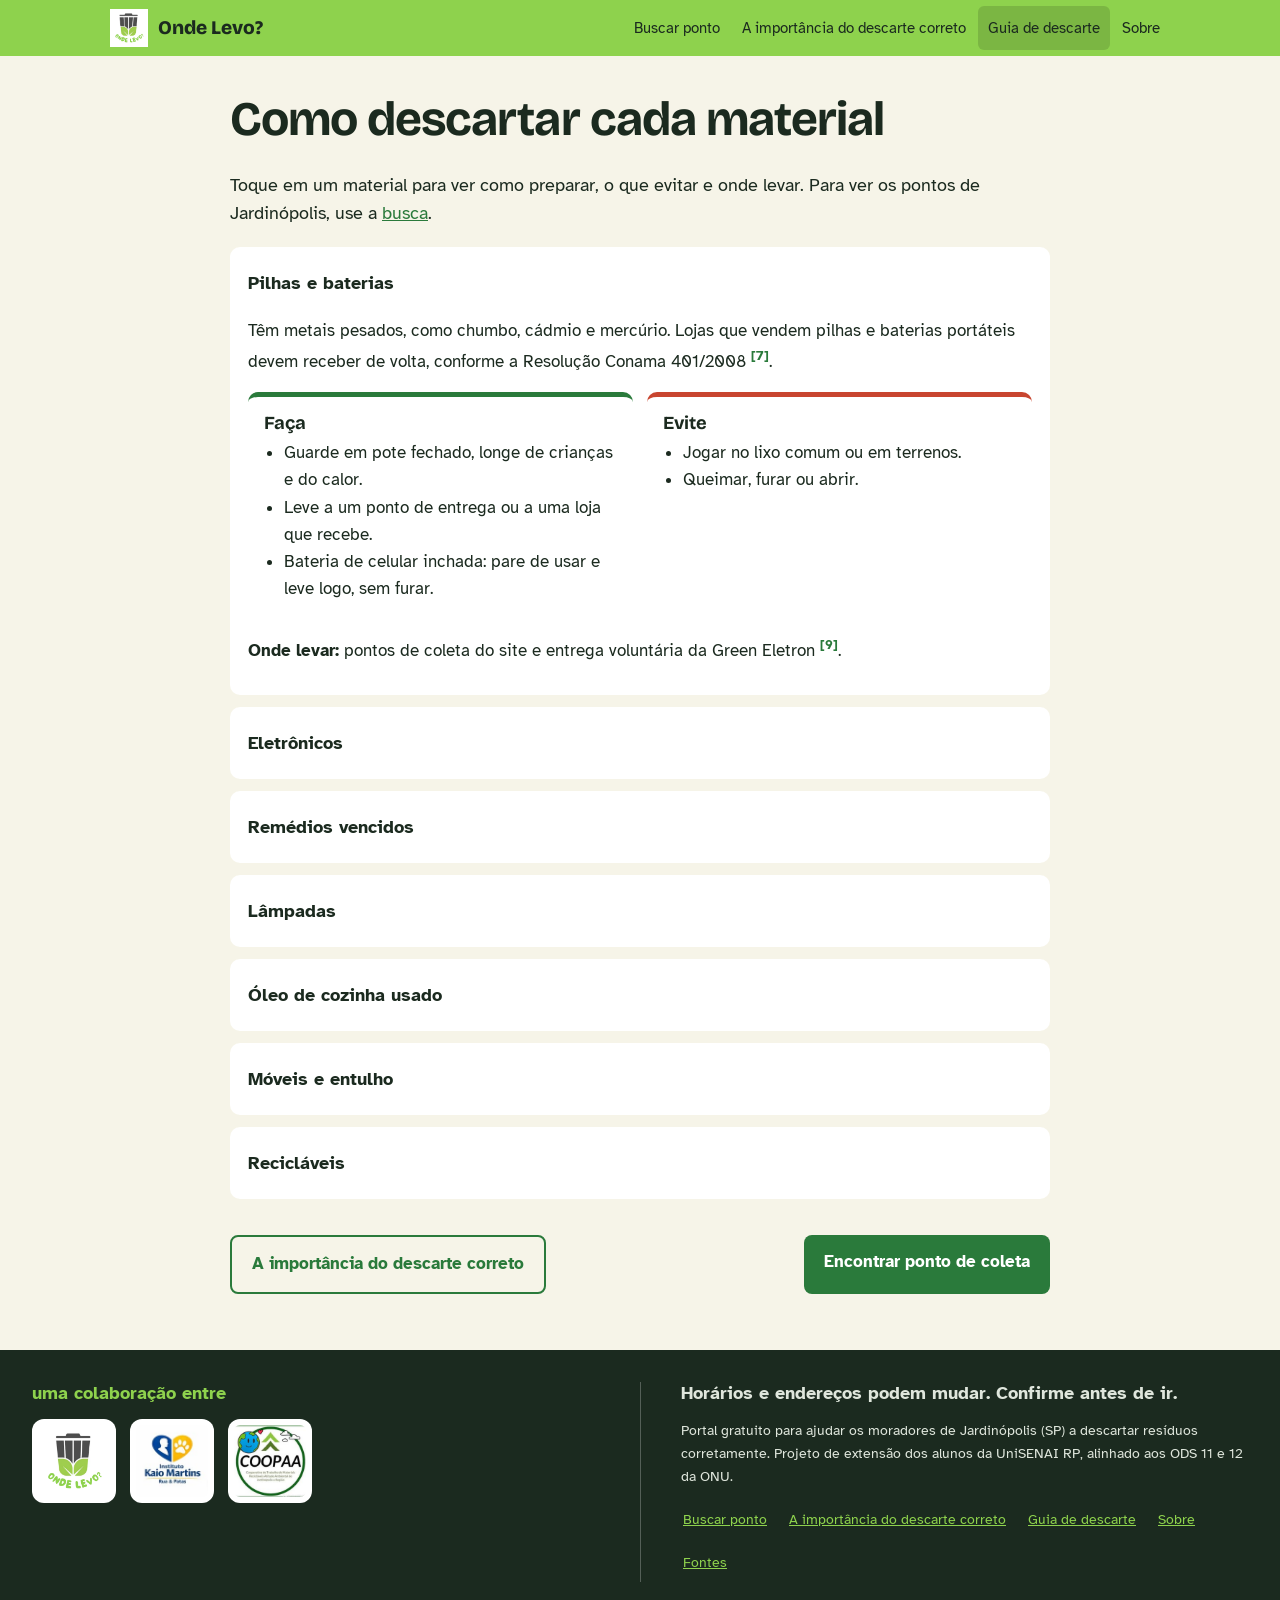
==== commit 5f1b2295: "75% uma melhoradinha na interface" ====
--- a/guia.html
+++ b/guia.html
@@ -7,7 +7,7 @@
   <title>Guia de descarte — Onde Levo?</title>
   <meta name="description" content="Descubra onde descartar pilhas, eletrônicos, remédios, lâmpadas, óleo, móveis e recicláveis em Jardinópolis SP.">
   <!-- Ícone da aba: troque por img/favicon.png quando tiver o arquivo -->
-  <link rel="icon" href="data:image/svg+xml,%3Csvg xmlns='http://www.w3.org/2000/svg' viewBox='0 0 100 100'%3E%3Ctext y='.9em' font-size='90'%3E♻️%3C/text%3E%3C/svg%3E">
+  <link rel="icon" href="data:image/svg+xml,%3Csvg xmlns='http://www.w3.org/2000/svg' viewBox='0 0 100 100'%3E%3Crect width='100' height='100' rx='22' fill='%238ed24d'/%3E%3Ccircle cx='50' cy='50' r='22' fill='%232a7a3b'/%3E%3C/svg%3E">
   <link rel="preconnect" href="https://fonts.googleapis.com">
   <link href="https://fonts.googleapis.com/css2?family=Atkinson+Hyperlegible:wght@400;700&family=Bricolage+Grotesque:wght@700;800&display=swap" rel="stylesheet">
   <link rel="stylesheet" href="style.css">
@@ -19,46 +19,46 @@
     <p class="lead">Toque em um material para ver como preparar, o que evitar e onde levar. Para ver os pontos de Jardinópolis, use a <a href="index.html">busca</a>.</p>
     <div class="lista-material">
 
-      <details open><summary>🔋 Pilhas e baterias</summary>
+      <details open><summary>Pilhas e baterias</summary>
         <p>Têm metais pesados, como chumbo, cádmio e mercúrio. Lojas que vendem pilhas e baterias portáteis devem receber de volta, conforme a Resolução Conama 401/2008 <a class="cite" href="sobre.html#f7">[7]</a>.</p>
-        <div class="dois"><div class="cartao pode"><h3>✅ Faça</h3><ul><li>Guarde em pote fechado, longe de crianças e do calor.</li><li>Leve a um ponto de entrega ou a uma loja que recebe.</li><li>Bateria de celular inchada: pare de usar e leve logo, sem furar.</li></ul></div>
-        <div class="cartao nao"><h3>🚫 Evite</h3><ul><li>Jogar no lixo comum ou em terrenos.</li><li>Queimar, furar ou abrir.</li></ul></div></div>
+        <div class="dois"><div class="cartao pode"><h3>Faça</h3><ul><li>Guarde em pote fechado, longe de crianças e do calor.</li><li>Leve a um ponto de entrega ou a uma loja que recebe.</li><li>Bateria de celular inchada: pare de usar e leve logo, sem furar.</li></ul></div>
+        <div class="cartao nao"><h3>Evite</h3><ul><li>Jogar no lixo comum ou em terrenos.</li><li>Queimar, furar ou abrir.</li></ul></div></div>
         <p><strong>Onde levar:</strong> pontos de coleta do site e entrega voluntária da Green Eletron <a class="cite" href="sobre.html#f9">[9]</a>.</p></details>
 
-      <details><summary>💻 Eletrônicos</summary>
+      <details><summary>Eletrônicos</summary>
         <p>Celulares, carregadores, cabos, teclados, TVs, computadores e eletrodomésticos pequenos. Têm metais valiosos e substâncias tóxicas.</p>
-        <div class="dois"><div class="cartao pode"><h3>✅ Faça</h3><ul><li>Apague seus dados e remova o chip e o cartão de memória.</li><li>Leve inteiro, sem desmontar.</li><li>Se ainda funciona, conserte ou doe.</li></ul></div>
-        <div class="cartao nao"><h3>🚫 Evite</h3><ul><li>Desmontar ou queimar fios para tirar cobre: a fumaça é tóxica.</li><li>Deixar na calçada ou em terrenos.</li></ul></div></div>
+        <div class="dois"><div class="cartao pode"><h3>Faça</h3><ul><li>Apague seus dados e remova o chip e o cartão de memória.</li><li>Leve inteiro, sem desmontar.</li><li>Se ainda funciona, conserte ou doe.</li></ul></div>
+        <div class="cartao nao"><h3>Evite</h3><ul><li>Desmontar ou queimar fios para tirar cobre: a fumaça é tóxica.</li><li>Deixar na calçada ou em terrenos.</li></ul></div></div>
         <p><strong>Onde levar:</strong> pontos de coleta, lojas e fabricantes (logística reversa) e a Green Eletron <a class="cite" href="sobre.html#f9">[9]</a>.</p></details>
 
-      <details><summary>💊 Remédios vencidos</summary>
+      <details><summary>Remédios vencidos</summary>
         <p>Remédios vencidos ou sem uso não devem ir para o lixo comum, a pia ou o vaso. O sistema nacional de recebimento em farmácias está sendo implantado por etapas, começando pelas cidades maiores <a class="cite" href="sobre.html#f6">[6]</a>.</p>
-        <div class="dois"><div class="cartao pode"><h3>✅ Faça</h3><ul><li>Reúna cartelas, frascos e bisnagas, mesmo vazios.</li><li>Mantenha líquidos no frasco bem fechado.</li><li>Ligue antes para a farmácia ou a unidade de saúde e pergunte se recebe.</li></ul></div>
-        <div class="cartao nao"><h3>🚫 Evite</h3><ul><li>Jogar na pia, no vaso ou no lixo comum.</li><li>Dar a outra pessoa ou guardar de volta no armário de casa.</li></ul></div></div>
+        <div class="dois"><div class="cartao pode"><h3>Faça</h3><ul><li>Reúna cartelas, frascos e bisnagas, mesmo vazios.</li><li>Mantenha líquidos no frasco bem fechado.</li><li>Ligue antes para a farmácia ou a unidade de saúde e pergunte se recebe.</li></ul></div>
+        <div class="cartao nao"><h3>Evite</h3><ul><li>Jogar na pia, no vaso ou no lixo comum.</li><li>Dar a outra pessoa ou guardar de volta no armário de casa.</li></ul></div></div>
         <p><strong>Onde levar:</strong> farmácias, drogarias e unidades de saúde que recebem. Consulte a SEAMA para saber quais.</p></details>
 
-      <details><summary>💡 Lâmpadas</summary>
+      <details><summary>Lâmpadas</summary>
         <p>As fluorescentes (compactas e tubulares) têm mercúrio. O sistema de coleta fica em pontos de entrega, em geral em lojas, e você pode procurar o mais próximo pelo CEP no site da Reciclus <a class="cite" href="sobre.html#f8">[8]</a>.</p>
-        <div class="dois"><div class="cartao pode"><h3>✅ Faça</h3><ul><li>Guarde inteira, na embalagem original ou embrulhada em jornal.</li><li>Se quebrar: ventile o ambiente, use luvas, recolha com papel úmido e feche tudo em um saco.</li></ul></div>
-        <div class="cartao nao"><h3>🚫 Evite</h3><ul><li>Quebrar de propósito.</li><li>Varrer ou aspirar os cacos.</li><li>Jogar no lixo comum.</li></ul></div></div>
+        <div class="dois"><div class="cartao pode"><h3>Faça</h3><ul><li>Guarde inteira, na embalagem original ou embrulhada em jornal.</li><li>Se quebrar: ventile o ambiente, use luvas, recolha com papel úmido e feche tudo em um saco.</li></ul></div>
+        <div class="cartao nao"><h3>Evite</h3><ul><li>Quebrar de propósito.</li><li>Varrer ou aspirar os cacos.</li><li>Jogar no lixo comum.</li></ul></div></div>
         <p><strong>Onde levar:</strong> pontos de entrega Reciclus. Para lâmpadas LED, consulte o ponto antes de levar.</p></details>
 
-      <details><summary>🫙 Óleo de cozinha usado</summary>
+      <details><summary>Óleo de cozinha usado</summary>
         <p>Um litro de óleo no ralo pode poluir cerca de 25 mil litros de água <a class="cite" href="sobre.html#f5">[5]</a>. Coletado, ele pode virar sabão e biodiesel.</p>
-        <div class="dois"><div class="cartao pode"><h3>✅ Faça</h3><ul><li>Espere esfriar e coe os restos de comida.</li><li>Guarde em garrafa PET bem fechada.</li><li>Leve a um ponto de coleta.</li></ul></div>
-        <div class="cartao nao"><h3>🚫 Evite</h3><ul><li>Jogar na pia, no ralo ou no vaso.</li><li>Despejar no quintal ou no terreno.</li></ul></div></div>
+        <div class="dois"><div class="cartao pode"><h3>Faça</h3><ul><li>Espere esfriar e coe os restos de comida.</li><li>Guarde em garrafa PET bem fechada.</li><li>Leve a um ponto de coleta.</li></ul></div>
+        <div class="cartao nao"><h3>Evite</h3><ul><li>Jogar na pia, no ralo ou no vaso.</li><li>Despejar no quintal ou no terreno.</li></ul></div></div>
         <p><strong>Onde levar:</strong> pontos de coleta de óleo cadastrados no site.</p></details>
 
-      <details><summary>🛋️ Móveis e entulho</summary>
+      <details><summary>Móveis e entulho</summary>
         <p>Móveis velhos e entulho deixados na rua entopem bueiros e abrigam pragas, por isso o descarte precisa ser organizado.</p>
-        <div class="dois"><div class="cartao pode"><h3>✅ Faça</h3><ul><li>Doe móveis em bom estado.</li><li>Desmonte para facilitar o transporte.</li><li>Pergunte à prefeitura sobre a coleta de volumosos.</li></ul></div>
-        <div class="cartao nao"><h3>🚫 Evite</h3><ul><li>Deixar na calçada, em terrenos ou perto de córregos.</li></ul></div></div>
+        <div class="dois"><div class="cartao pode"><h3>Faça</h3><ul><li>Doe móveis em bom estado.</li><li>Desmonte para facilitar o transporte.</li><li>Pergunte à prefeitura sobre a coleta de volumosos.</li></ul></div>
+        <div class="cartao nao"><h3>Evite</h3><ul><li>Deixar na calçada, em terrenos ou perto de córregos.</li></ul></div></div>
         <p><strong>Onde levar:</strong> ecoponto ou serviço de coleta indicado pela prefeitura/SEAMA.</p></details>
 
-      <details><summary>♻️ Recicláveis</summary>
+      <details><summary>Recicláveis</summary>
         <p>Papel, papelão, plástico, metal e vidro. Separados corretamente, geram renda para cooperativas e catadores.</p>
-        <div class="dois"><div class="cartao pode"><h3>✅ Faça</h3><ul><li>Separe os materiais secos e limpos.</li><li>Tire os restos de comida e amasse as embalagens.</li><li>Embrulhe vidro quebrado em jornal.</li></ul></div>
-        <div class="cartao nao"><h3>🚫 Evite</h3><ul><li>Misturar com lixo orgânico.</li><li>Colocar papel engordurado ou guardanapo sujo.</li><li>Misturar espelho e cerâmica com o vidro.</li></ul></div></div>
+        <div class="dois"><div class="cartao pode"><h3>Faça</h3><ul><li>Separe os materiais secos e limpos.</li><li>Tire os restos de comida e amasse as embalagens.</li><li>Embrulhe vidro quebrado em jornal.</li></ul></div>
+        <div class="cartao nao"><h3>Evite</h3><ul><li>Misturar com lixo orgânico.</li><li>Colocar papel engordurado ou guardanapo sujo.</li><li>Misturar espelho e cerâmica com o vidro.</li></ul></div></div>
         <p><strong>Onde levar:</strong> coleta seletiva da prefeitura e pontos de entrega indicados pela cooperativa.</p>
         <div class="cartao"><h3>O que a COOPAA recebe</h3><ul>
           <li><strong>Plástico:</strong> garrafas PET, embalagens descartáveis, sacos, sacolas e isopor.</li>
--- a/style.css
+++ b/style.css
@@ -499,7 +499,7 @@
 
 
 .foto.sem-foto::before{
-   content:"📷 Foto: " attr(data-desc);
+   content:"Foto: " attr(data-desc);
    display:block;
    padding:40px 16px;
    text-align:center;
@@ -1074,11 +1074,15 @@
 
 
 .checklist li::before{
-   content:"✔";
+   content:"";
    position:absolute;
-   left:16px;
-   color:var(--folha);
-   font-weight:700;
+   left:18px;
+   top:.95em;
+   width:6px;
+   height:12px;
+   border:solid var(--folha);
+   border-width:0 3px 3px 0;
+   transform:rotate(45deg);
 }
 
 
